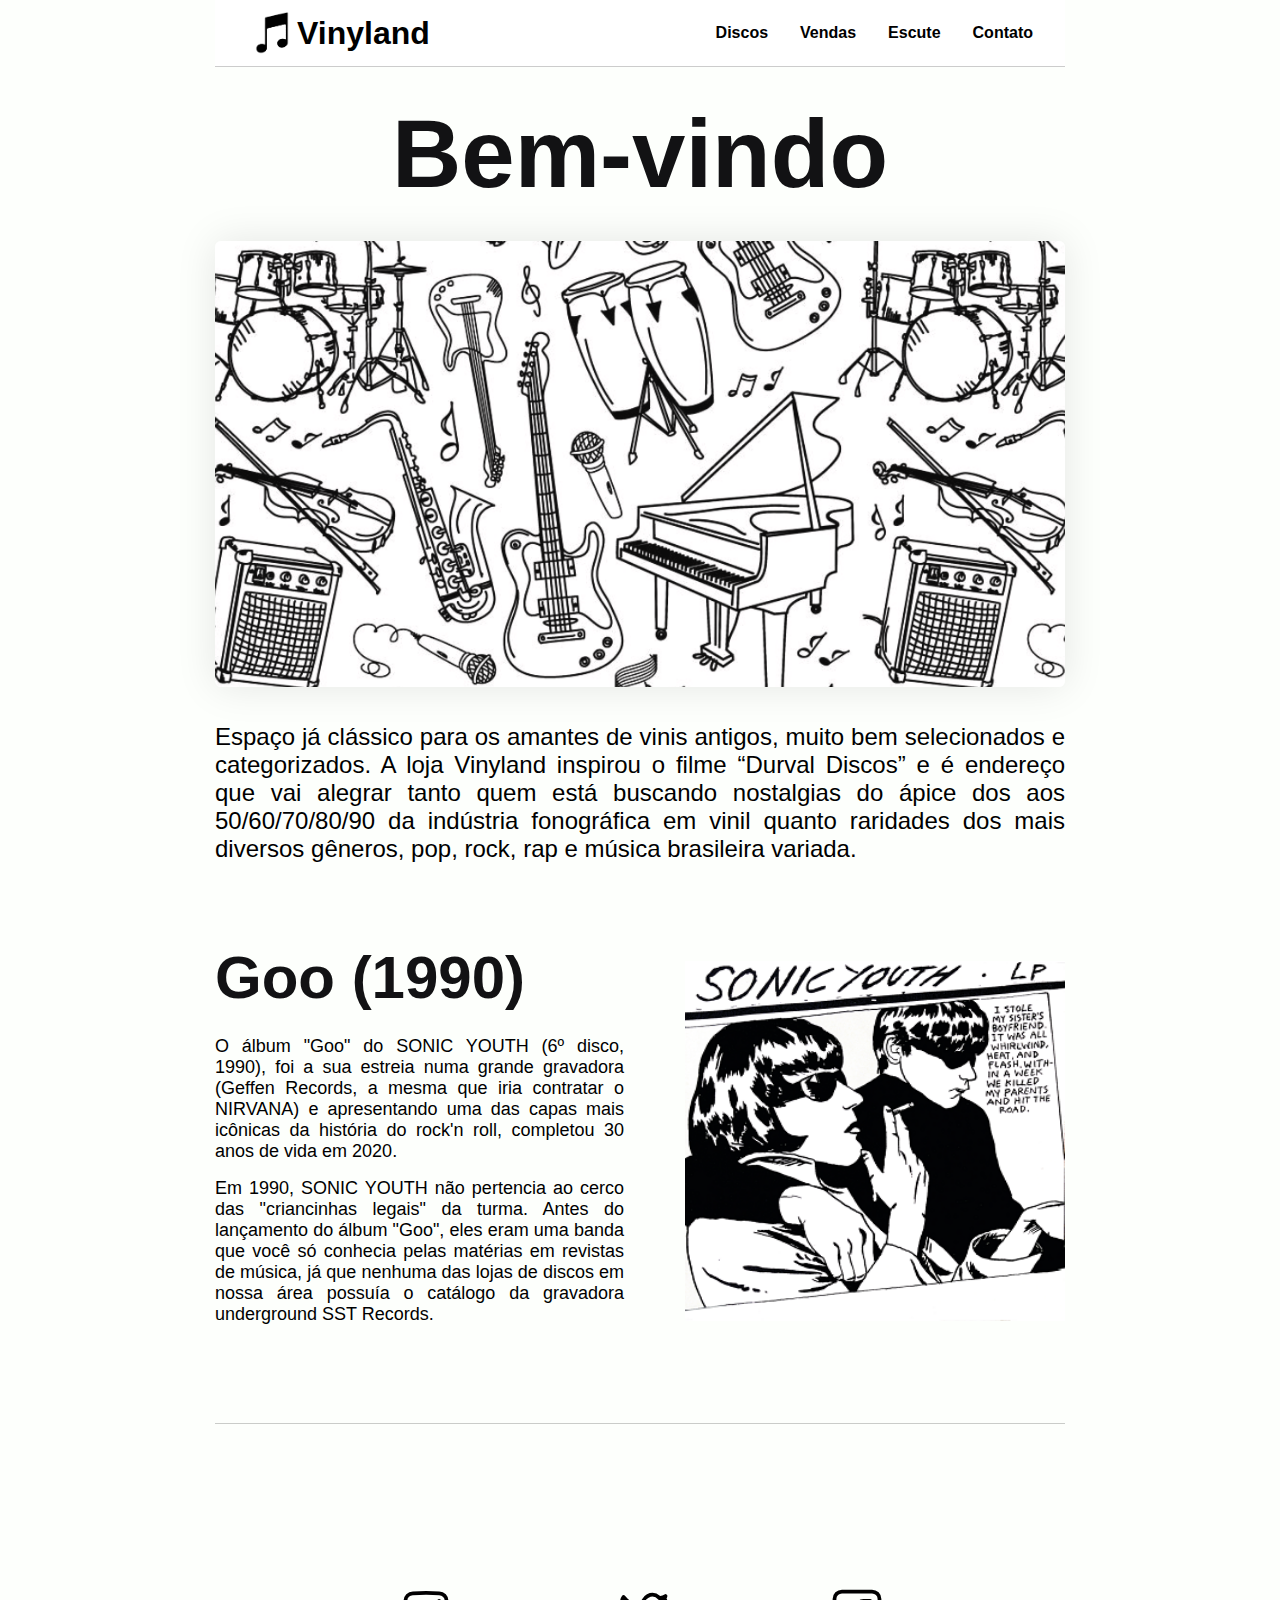
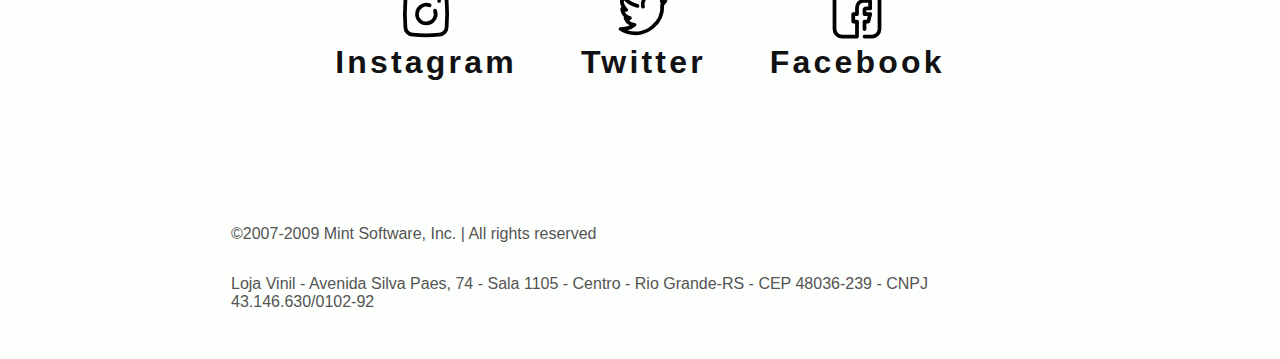
==== index.html @ b604d7b9 "first commit" ====
<!DOCTYPE html>
<html lang="en">
<head>
    <meta charset="UTF-8">
    <meta http-equiv="X-UA-Compatible" content="IE=edge">
    <meta name="viewport" content="width=device-width, initial-scale=1.0">
    <link rel="icon" type="image/x-icon" href="/assets/vinyl.png">
    <link rel="stylesheet" href="./styles/global.css">
    <link rel="stylesheet" href="./styles/header.css">
    <link rel="stylesheet" href="./styles/cards.css">
    <link rel="stylesheet" href="./styles/form.css">
    <link rel="stylesheet" href="./styles/footer.css">
    <link rel="stylesheet" href="./styles/home.css">
    <title>Vinyland</title>
</head>
<body>
    <div class="wrapper">
        <div class="container">
            <header>
                <a href="./">
                    <div class="user-info">
                        <img class="logo" src="./\assets/logo.png" />
                        <h1>Vinyland</h1>
                    </div>
                </a>
                <ul>
                    <li><a href="./paginas/galeria.html">Discos</a></li>
                    <li><a href="./paginas/vendas.html">Vendas</a></li>
                    <li><a href="./paginas/escute.html">Escute</a></li>
                    <li><a href="./paginas/contato.html">Contato</a></li>
                </ul>
            </header>
            <div class="catalogo">
                <h1>Bem-vindo</h1>
            </div>
            <img class="banner-container" src="assets/banner.png" alt="">
            <p class="texto">Espaço já clássico para os amantes de vinis antigos, muito bem selecionados e categorizados. A loja Vinyland inspirou o filme “Durval Discos” e é endereço que vai alegrar tanto quem está buscando nostalgias do ápice dos aos 50/60/70/80/90 da indústria fonográfica em vinil quanto raridades dos mais diversos gêneros, pop, rock, rap e música brasileira variada. 
            </p>
            <div class="review">
                <div class="review-text">
                    <h1>Goo (1990)</h1>
                    <p>O álbum "Goo" do SONIC YOUTH (6º disco, 1990), foi a sua estreia numa grande gravadora (Geffen Records, a mesma que iria contratar o NIRVANA) e apresentando uma das capas mais icônicas da história do rock'n roll, completou 30 anos de vida em 2020.</p>
                    
                    <p>Em 1990, SONIC YOUTH não pertencia ao cerco das "criancinhas legais" da turma. Antes do lançamento do álbum "Goo", eles eram uma banda que você só conhecia pelas matérias em revistas de música, já que nenhuma das lojas de discos em nossa área possuía o catálogo da gravadora underground SST Records.</p> 
                </div>
                <div class="review-img">
                    <img class="review-img2" src="./assets/goo.png" alt="" />
                </div>
            </div>
            <footer id="footer">
                <div class="footer-control">
                    <div class="footer-container">
                        <div class="social-media-container">
                            <img class="social-media-icon" src="./\assets/icons/instagram.svg" alt="instagram">
                            <h1>Instagram</h1>
                        </div>
                        <div class="social-media-container">
                            <img class="social-media-icon" src="./\assets/icons/twitter.svg" alt="twitter">
                            <h1>Twitter</h1>
                        </div>
                        <div class="social-media-container">
                            <img class="social-media-icon" src="./\assets/icons/facebook.svg" alt="facebook">
                            <h1>Facebook</h1>
                        </div>
                    </div>
                </div>
                <p class="footer-text">©2007-2009 Mint Software, Inc. | All rights reserved</p>
                <p class="footer-text">Loja Vinil - Avenida Silva Paes, 74 - Sala 1105 - Centro - Rio Grande-RS - CEP 48036-239 - CNPJ 43.146.630/0102-92</p>
            </footer>
        </div>
    </div>
</body>
</html>
---- styles/global.css ----
:root {
    box-sizing: border-box;
  }

  * {
    margin: 0;
    padding: 0;
    box-sizing: border-box;
    font-family: 'Roboto', sans-serif;
  }

  body {
    display: flex;
    align-items: center;
    justify-content: center;
    background-color: #fdfffc;
    -webkit-font-smoothing: antialiased;
  }
  
  body, button, textarea, input {
    font: 400 1rem "Roboto", sans-serif;
    outline: 0;
  }
  
  h1, h2, h3, h4, h5, h6, strong {
    font-weight: 700;
  }
  
  button {
    cursor: pointer;
  }
  
  a {
    color: inherit;
    text-decoration: none;
  }
  
  [disabled] {
    opacity: 0.6;
    cursor: not-allowed;
  }
---- styles/header.css ----
.container {
    max-width: 1280px;
}

header {
    display: flex;
    align-items: center;
    justify-content: space-between;
    background-color: #fff;

    padding: 0.5rem 2rem;

    border-bottom: 1px solid rgba(0, 0, 0, 0.2);
}

.user-info {
    display: flex;
    align-items: center;
    justify-content: center;

    cursor: pointer;
}

.logo {
    width: 50px;
    height: 50px;
}

ul {
    list-style-type: none;
    display: flex;
    align-items: center;
    justify-content: center;
    gap: 2rem;
}

ul li {
    cursor: pointer;
}

ul li a {
    text-decoration: none;
    font-weight: bold;
    transition: font-size 0.2s ease;
}

ul li a:hover {
    text-decoration: underline;
}

@media (max-width: 1200px) {
    .footer-container {
        margin: 5rem 0;
        padding: 0 2rem;
    }

    .footer-container h1 {
        display: grid;
        grid-template-columns: repeat(3, 1fr);
        grid-gap: 0;
        margin: 1rem 0;
    }
}

@media (max-width: 800px) {
    .footer-container {
        margin: 5rem 0;
        padding: 0 2rem;

        flex-direction: column;
        justify-content: center;
    }

    .footer-container h1 {
        display: grid;
        grid-template-columns: repeat(1, 1fr);
        grid-gap: 0;
        margin: 1rem 0;
    }

    ul {
        /* gap: 0.5rem; */
        margin: 1rem 0;
    }

    header {
        padding: 0.5rem 0.5rem;
        justify-content: center;
        flex-direction: column;
    }

    .logo {
        width: 60px;
        height: 60px;
    }
}
---- styles/cards.css ----
.catalogo {
    text-align: center;
    margin-top: 2rem;
    margin-bottom: 2rem;
}

.catalogo h1 {
    font-size: 6rem;
    color: #121214;
}

.main-control {
    display: flex;
    align-items: center;
    justify-content: left;
    max-width: 1280px;
    margin-bottom: 5rem;
}

main {
    display: grid;
    grid-template-columns: repeat(3, 1fr);
    grid-gap: 1rem;
    text-align: center;
    /* margin: 2rem 0; */

    max-width: 800px;
}

main div {
    background-color: #FFFFFF;
    box-shadow: 2px 2px 20px rgba(0, 0, 0, 0.2);
    width: 260px;
    height: 260px;
    border-radius: 10px;
    margin: 1rem 0;

    display: flex;
    align-items: center;
    justify-content: center;

    cursor: pointer;

    transition: transform 0.1s ease-in;
}

main div:hover {
    transform: translateY(-6px);
}

.disco-container {
    display: flex;
    align-items: center;
    justify-content: center;
    flex-direction: column;
    padding: 1rem;
}

.img-grid {
    width: 250px;
    height: 160px;
    margin-top: 1rem;
}

@media (max-width: 1200px) {
    .main-control {
        justify-content: center;
    }

    main {
        grid-template-columns: repeat(2, 1fr);
        grid-gap: 4rem 2rem;
    }

    main div {
        background-color: #FFFFFF;
        box-shadow: 2px 2px 20px rgba(0, 0, 0, 0.2);
        width: 300px;
        height: 300px;
        border-radius: 0.5rem;
        margin: 1rem 0;

        display: flex;
        align-items: center;
        justify-content: center;

        cursor: pointer;

        transition: transform 0.1s ease-in;
    }
}

@media (max-width: 800px) {
    main {
        grid-template-columns: repeat(1, 1fr);
        grid-gap: 1rem;
    }
}
---- styles/form.css ----
form {
    display: flex;
    flex-direction: column;
    align-items: center;
    justify-content: center;
}

.form-container {
    margin: 2rem 0;
}

.form-content {
    display: grid;
    grid-template-columns: repeat(2, 1fr);
    grid-gap: 1rem;
}

fieldset {
    display: grid;
    grid-template-columns: repeat(2, 1fr);
    grid-gap: 1rem;

    padding: 2rem;
    border: 1px solid rgba(0, 0, 0, 0.6);
    background-color: #fff;
    border-radius: 0.5rem;
}

label {
    margin-left: 0.5rem;
}

input {
    width: 100%;
    padding: 0.5rem;
    background-color: #fff;
    border-radius: 1rem;
    border: 1px solid rgba(0, 0, 0, 0.6);
}

button {
    width: 80%;
    margin: 1rem 0;
    padding: 1rem 0;
    font-size: 1.5rem;
    border-radius: 0.5rem;
    border: 1px solid rgba(0, 0, 0, 0.6);
    font-weight: bold;
    letter-spacing: 0.2rem;
    background: #fff;

    transition: width 0.1s ease-in, border 0.1s ease-in;
}

button:hover {
    width: 100%;
    border: 1px solid #000;
}

.container {
    min-width: 600px;
    max-width: 900px;
}


@media (max-width: 1200px) {
    .form-container {
        margin: 5rem 0;
        padding: 0 2rem;
    }

    .form-content {
        display: grid;
        grid-template-columns: repeat(1, 1fr);
        grid-gap: 1rem;
    }
}
---- styles/footer.css ----
footer {
    padding: 1rem 0;
    border-top: 1px solid rgba(0, 0, 0, 0.2);
}

.footer-container {
    display: flex;
    align-items: center;
    justify-content: space-evenly;

    margin-bottom: 5rem;
}

.footer-control {
    display: flex;
    align-items: center;
    justify-content: center;
    width: 100%;

    margin-top: 8rem;
}

.footer-container h1 {
    color: #121214;
    letter-spacing: 0.2rem;
    cursor: pointer;

    margin: 0 2rem;
}

.social-media-container {
    display: flex;
    flex-direction: column;
    align-items: center;
    justify-content: center;

    padding: 1rem 0 4rem 0;

    cursor: pointer;
}

.social-media-icon {
    width: 60px;
    height: 60px;
}

.footer-text {
    padding: 0 1rem 2rem 1rem;
    color: #545454;
}

@media (max-width: 1200px) {
    .footer-container {
        margin: 5rem 0;
        padding: 0 2rem;
    }

    .footer-container h1 {
        /* display: grid;
        grid-template-columns: repeat(3, 1fr);
        grid-gap: 0;
        margin: 1rem 0; */
        display: flex;
        justify-content: center;
        align-items: center;
    }
}

@media (max-width: 800px) {
    .footer-container {
        margin: 5rem 0;
        padding: 0 2rem;

        flex-direction: column;
        justify-content: center;
    }

    .footer-container h1 {
        display: grid;
        grid-template-columns: repeat(1, 1fr);
        grid-gap: 0;
        margin: 1rem 0;
    }

    .footer-control {
        margin: 2rem 0;
    }

    .social-media-container {
        padding: 2rem;
    }

    footer p {
        padding: 2rem;
    }
}
---- styles/home.css ----
.banner-container {
    border-radius: 6px;
    max-width: 100%;
    box-shadow: 0 0 40px rgba(0, 0, 0, 0.1);
    /* border: 1px solid rgba(0, 0, 0, 0.1); */
}

.catalogo {
    margin: 2rem 0;
}

.texto {
    font-size: 1.5rem;
    margin: 2rem 0;
    text-align: justify;
    text-justify: inter-word;
}

.container {
    min-width: 600px;
    max-width: 850px;
}

.review {
    margin: 5rem 0;
    display: flex;
    align-items: center;
    justify-content: space-between;
}

.review-text {
    display: flex;
    flex-direction: column;
    margin: 0;
    width: 50%;
    height: 400px;
    text-align: justify;
    text-justify: inter-word;
    padding-right: 1rem;
}

.review-text h1 {
    font-size: 60px;
    margin-bottom: 1.5rem;
    color: #121214;
}

.review-text p {
    font-size: 18px;
    margin-bottom: 1rem;
}

.review-img2 {
    width: 380px;
    height: 360px;
}

.rights {
    padding: 2rem 0;
}

@media (max-width: 800px) {
    .catalogo h1 {
        font-size: 4rem;
    }

    .review {
        flex-direction: column;
    }
    
    .review-text {
        width: 90%;
    }

    .review-text h1 {
        font-size: 40px;
        margin-bottom: 1.5rem;
    }

    .review-text p {
        font-size: 16px;
    }
    
    .texto {
        padding: 0 2rem;
        font-size: 18px;
    }
    
    .container {
        min-width: 200px;
        max-width: 740px;
    }
}
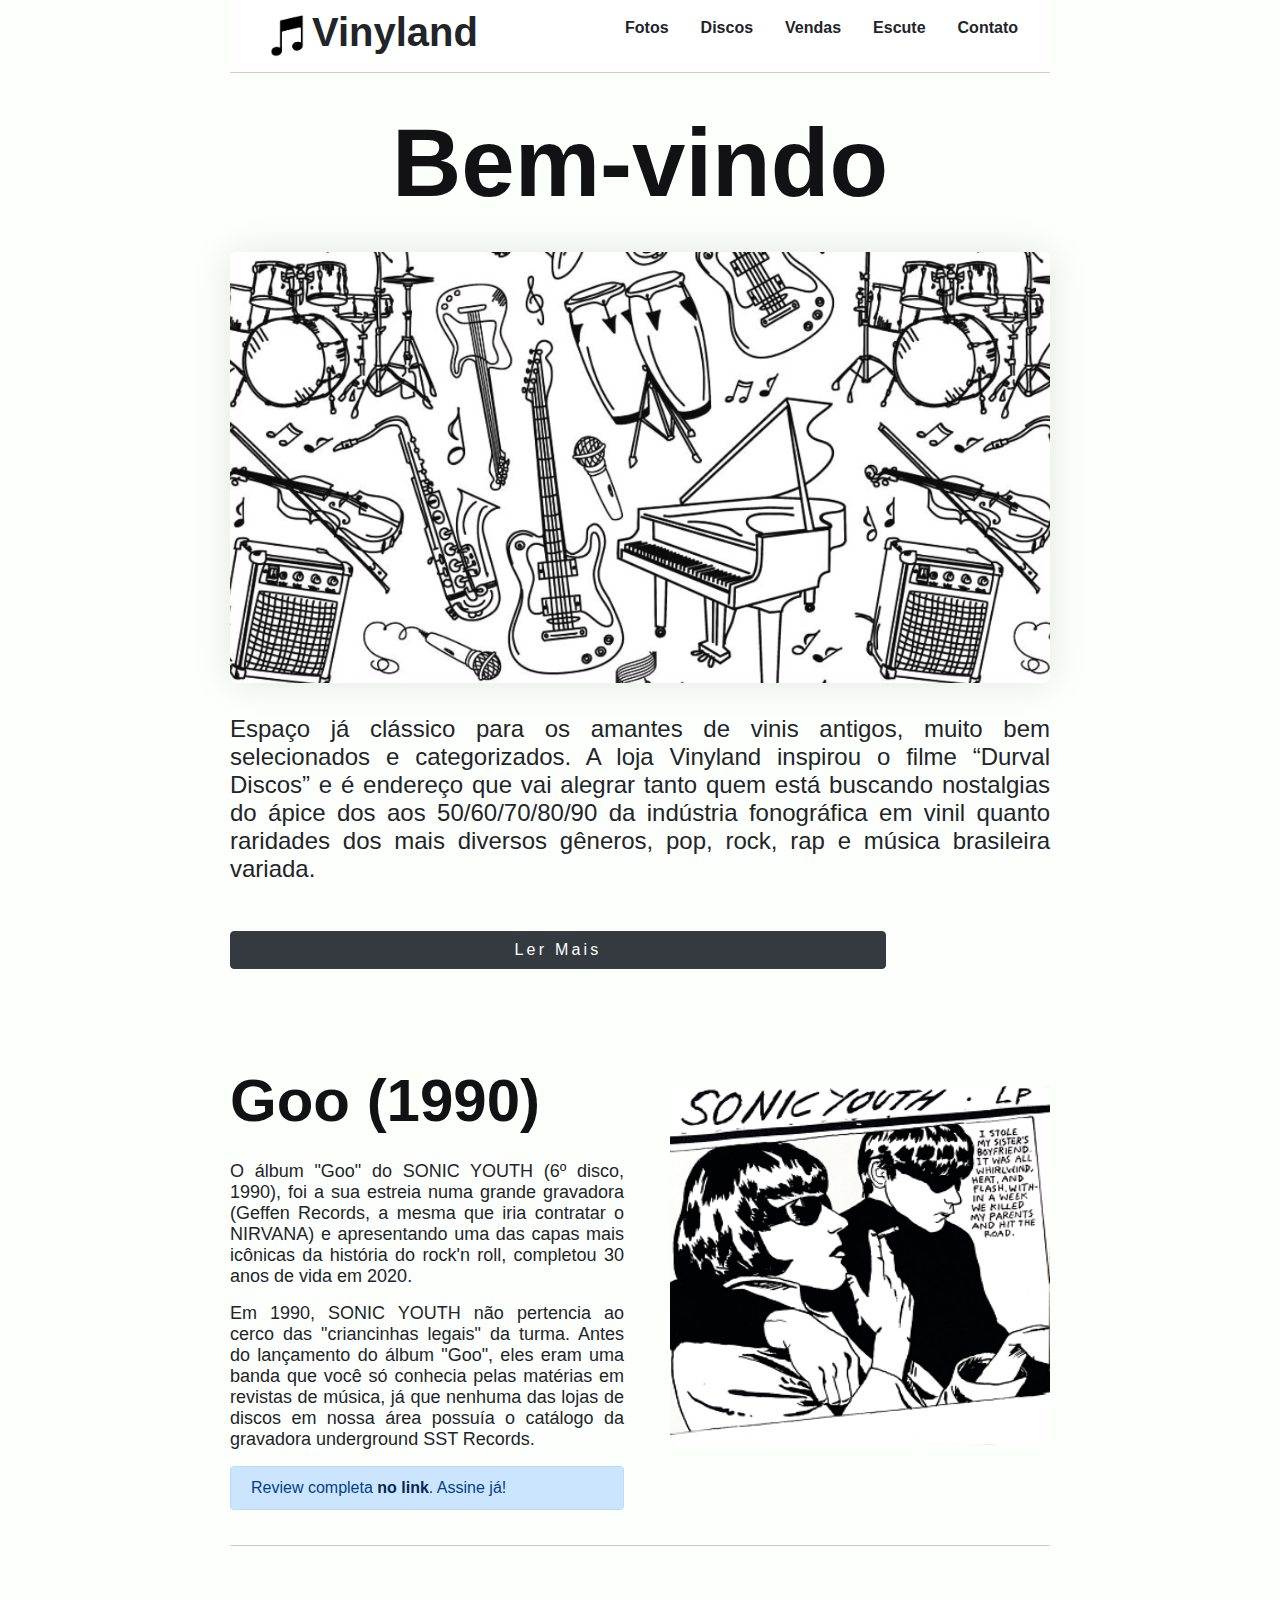
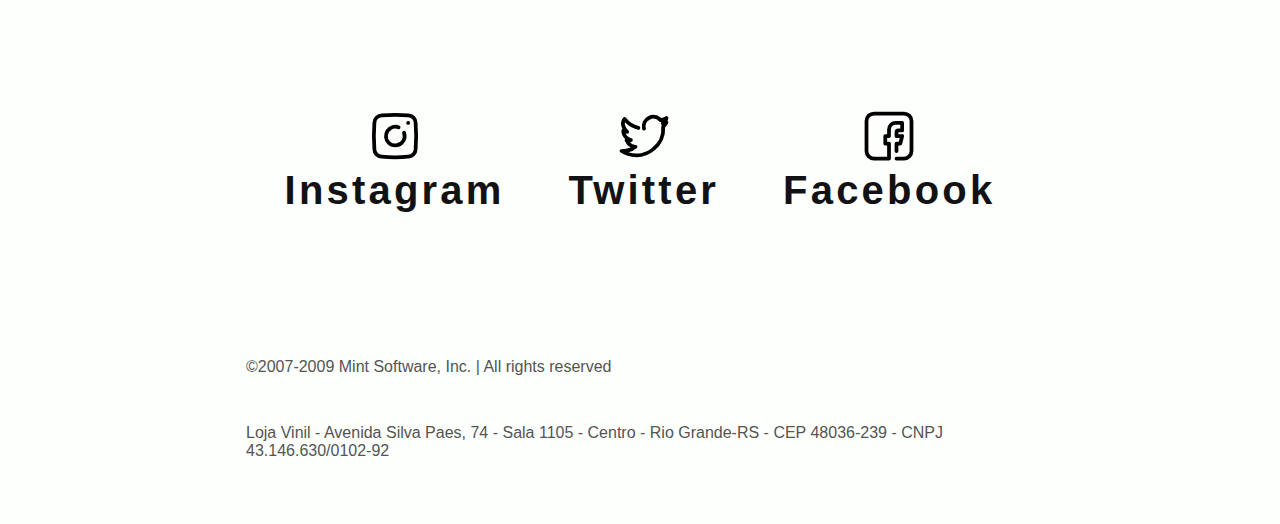
==== commit 6967d32e: "bootstrap added" ====
--- a/index.html
+++ b/index.html
@@ -4,6 +4,9 @@
     <meta charset="UTF-8">
     <meta http-equiv="X-UA-Compatible" content="IE=edge">
     <meta name="viewport" content="width=device-width, initial-scale=1.0">
+    <script src="https://code.jquery.com/jquery-3.1.1.slim.min.js" integrity="sha384-A7FZj7v+d/sdmMqp/nOQwliLvUsJfDHW+k9Omg/a/EheAdgtzNs3hpfag6Ed950n" crossorigin="anonymous"></script>
+    <script src="https://maxcdn.bootstrapcdn.com/bootstrap/4.0.0-alpha.6/js/bootstrap.min.js" integrity="sha384-vBWWzlZJ8ea9aCX4pEW3rVHjgjt7zpkNpZk+02D9phzyeVkE+jo0ieGizqPLForn" crossorigin="anonymous"></script>
+    <link rel="stylesheet" href="https://cdn.jsdelivr.net/npm/bootstrap@4.0.0/dist/css/bootstrap.min.css" integrity="sha384-Gn5384xqQ1aoWXA+058RXPxPg6fy4IWvTNh0E263XmFcJlSAwiGgFAW/dAiS6JXm" crossorigin="anonymous">
     <link rel="icon" type="image/x-icon" href="/assets/vinyl.png">
     <link rel="stylesheet" href="./styles/global.css">
     <link rel="stylesheet" href="./styles/header.css">
@@ -24,6 +27,7 @@
                     </div>
                 </a>
                 <ul>
+                    <li><a href="./paginas/fotos.html">Fotos</a></li>
                     <li><a href="./paginas/galeria.html">Discos</a></li>
                     <li><a href="./paginas/vendas.html">Vendas</a></li>
                     <li><a href="./paginas/escute.html">Escute</a></li>
@@ -36,12 +40,16 @@
             <img class="banner-container" src="assets/banner.png" alt="">
             <p class="texto">Espaço já clássico para os amantes de vinis antigos, muito bem selecionados e categorizados. A loja Vinyland inspirou o filme “Durval Discos” e é endereço que vai alegrar tanto quem está buscando nostalgias do ápice dos aos 50/60/70/80/90 da indústria fonográfica em vinil quanto raridades dos mais diversos gêneros, pop, rock, rap e música brasileira variada. 
             </p>
+            <button type="button" class="btn btn-dark">Ler Mais</button>
             <div class="review">
                 <div class="review-text">
                     <h1>Goo (1990)</h1>
                     <p>O álbum "Goo" do SONIC YOUTH (6º disco, 1990), foi a sua estreia numa grande gravadora (Geffen Records, a mesma que iria contratar o NIRVANA) e apresentando uma das capas mais icônicas da história do rock'n roll, completou 30 anos de vida em 2020.</p>
                     
                     <p>Em 1990, SONIC YOUTH não pertencia ao cerco das "criancinhas legais" da turma. Antes do lançamento do álbum "Goo", eles eram uma banda que você só conhecia pelas matérias em revistas de música, já que nenhuma das lojas de discos em nossa área possuía o catálogo da gravadora underground SST Records.</p> 
+                    <div class="alert alert-primary" role="alert">
+                    Review completa <a href="#" class="alert-link">no link</a>. Assine já!
+                    </div>
                 </div>
                 <div class="review-img">
                     <img class="review-img2" src="./assets/goo.png" alt="" />
--- a/styles/home.css
+++ b/styles/home.css
@@ -3,6 +3,8 @@
     max-width: 100%;
     box-shadow: 0 0 40px rgba(0, 0, 0, 0.1);
     /* border: 1px solid rgba(0, 0, 0, 0.1); */
+    position: relative;
+    animation: dropFromAbove 4s linear;
 }
 
 .catalogo {
@@ -59,6 +61,20 @@
     padding: 2rem 0;
 }
 
+@keyframes dropFromAbove {
+  0% {
+    opacity: 0;
+    transform: translateY(-20vw);
+  }
+  50% {
+    opacity: 1;
+    transform: translateY(20%);
+  }
+  to {
+    transform: translateY(0);
+  }
+}
+
 @media (max-width: 800px) {
     .catalogo h1 {
         font-size: 4rem;
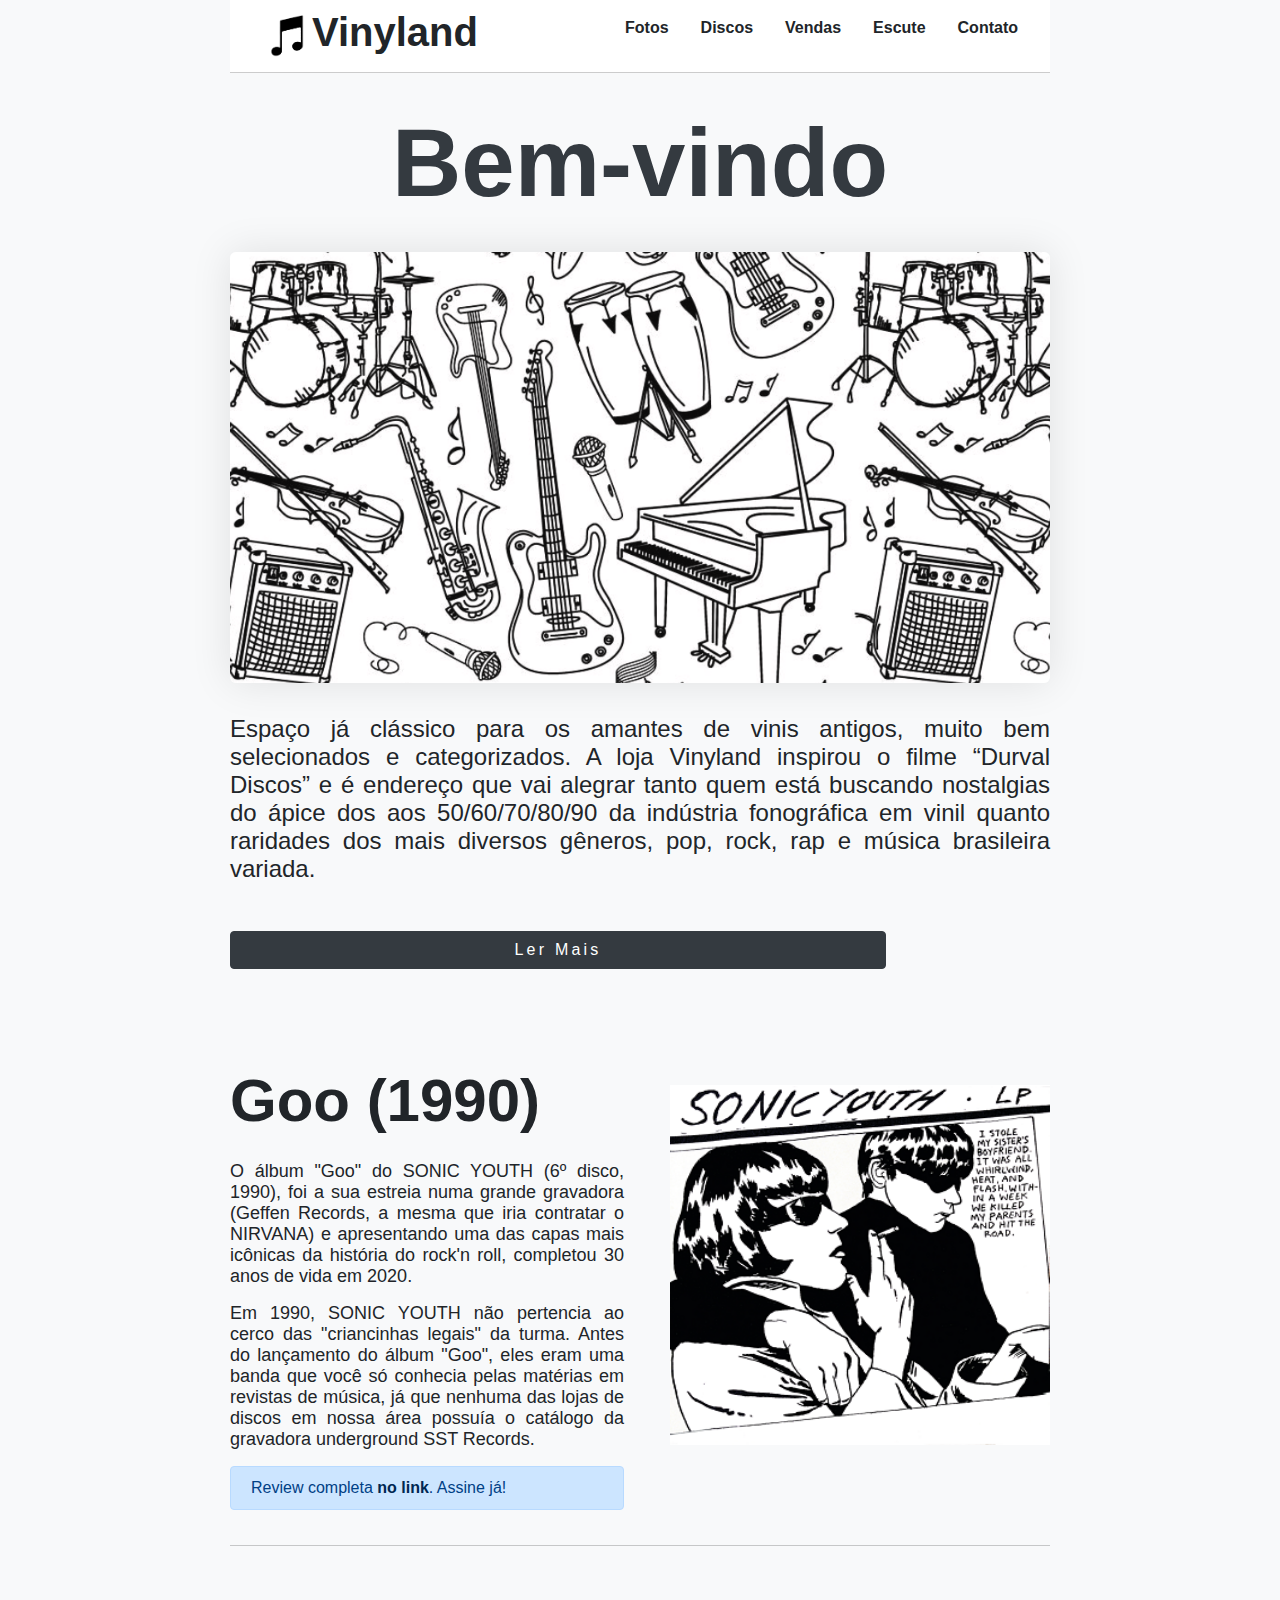
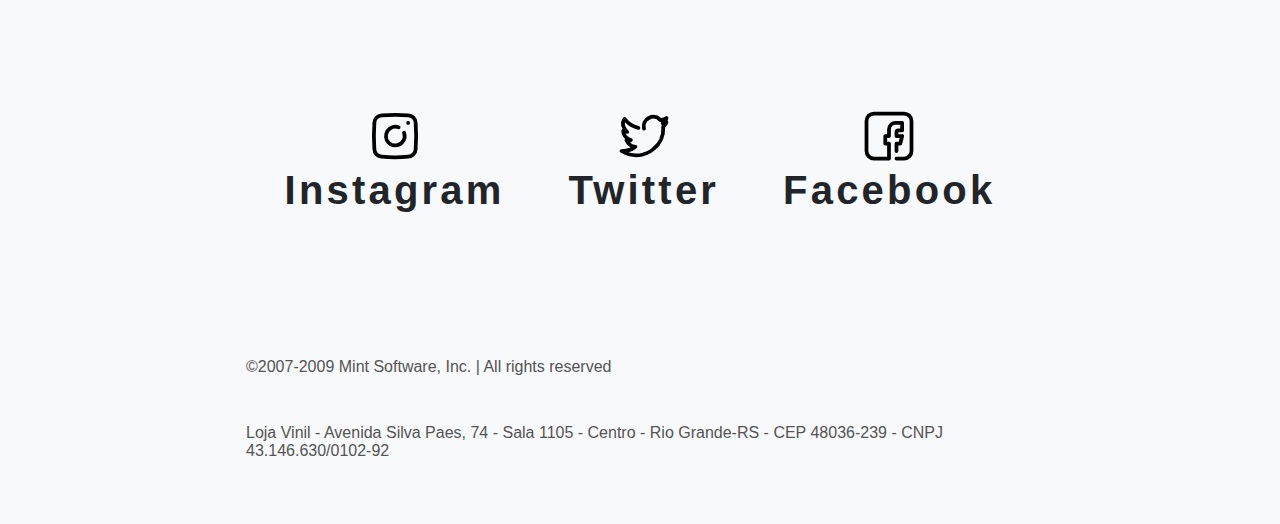
==== commit ab405a28: "bootstrap added" ====
--- a/index.html
+++ b/index.html
@@ -16,7 +16,7 @@
     <link rel="stylesheet" href="./styles/home.css">
     <title>Vinyland</title>
 </head>
-<body>
+<body class="bg-light">
     <div class="wrapper">
         <div class="container">
             <header>
@@ -35,7 +35,7 @@
                 </ul>
             </header>
             <div class="catalogo">
-                <h1>Bem-vindo</h1>
+                <h1 class="text-dark">Bem-vindo</h1>
             </div>
             <img class="banner-container" src="assets/banner.png" alt="">
             <p class="texto">Espaço já clássico para os amantes de vinis antigos, muito bem selecionados e categorizados. A loja Vinyland inspirou o filme “Durval Discos” e é endereço que vai alegrar tanto quem está buscando nostalgias do ápice dos aos 50/60/70/80/90 da indústria fonográfica em vinil quanto raridades dos mais diversos gêneros, pop, rock, rap e música brasileira variada. 
--- a/styles/global.css
+++ b/styles/global.css
@@ -13,7 +13,7 @@
     display: flex;
     align-items: center;
     justify-content: center;
-    background-color: #fdfffc;
+    /* background-color: #fdfffc; */
     -webkit-font-smoothing: antialiased;
   }
   
--- a/styles/cards.css
+++ b/styles/cards.css
@@ -6,7 +6,6 @@
 
 .catalogo h1 {
     font-size: 6rem;
-    color: #121214;
 }
 
 .main-control {
--- a/styles/form.css
+++ b/styles/form.css
@@ -3,6 +3,10 @@
     flex-direction: column;
     align-items: center;
     justify-content: center;
+}
+
+.text-dark {
+    animation: balanco 4s linear;
 }
 
 .form-container {
@@ -21,7 +25,6 @@
     grid-gap: 1rem;
 
     padding: 2rem;
-    border: 1px solid rgba(0, 0, 0, 0.6);
     background-color: #fff;
     border-radius: 0.5rem;
 }
@@ -62,6 +65,21 @@
     max-width: 900px;
 }
 
+@keyframes balanco {
+    0% {
+        transform: scale(.3);
+        border-radius: 100%;
+    }
+
+    50% {
+        transform: scale(.6);
+    }
+
+    100% {
+        transform: scale(1);
+    }
+}
+
 
 @media (max-width: 1200px) {
     .form-container {
--- a/styles/footer.css
+++ b/styles/footer.css
@@ -21,7 +21,6 @@
 }
 
 .footer-container h1 {
-    color: #121214;
     letter-spacing: 0.2rem;
     cursor: pointer;
 
--- a/styles/home.css
+++ b/styles/home.css
@@ -44,7 +44,6 @@
 .review-text h1 {
     font-size: 60px;
     margin-bottom: 1.5rem;
-    color: #121214;
 }
 
 .review-text p {
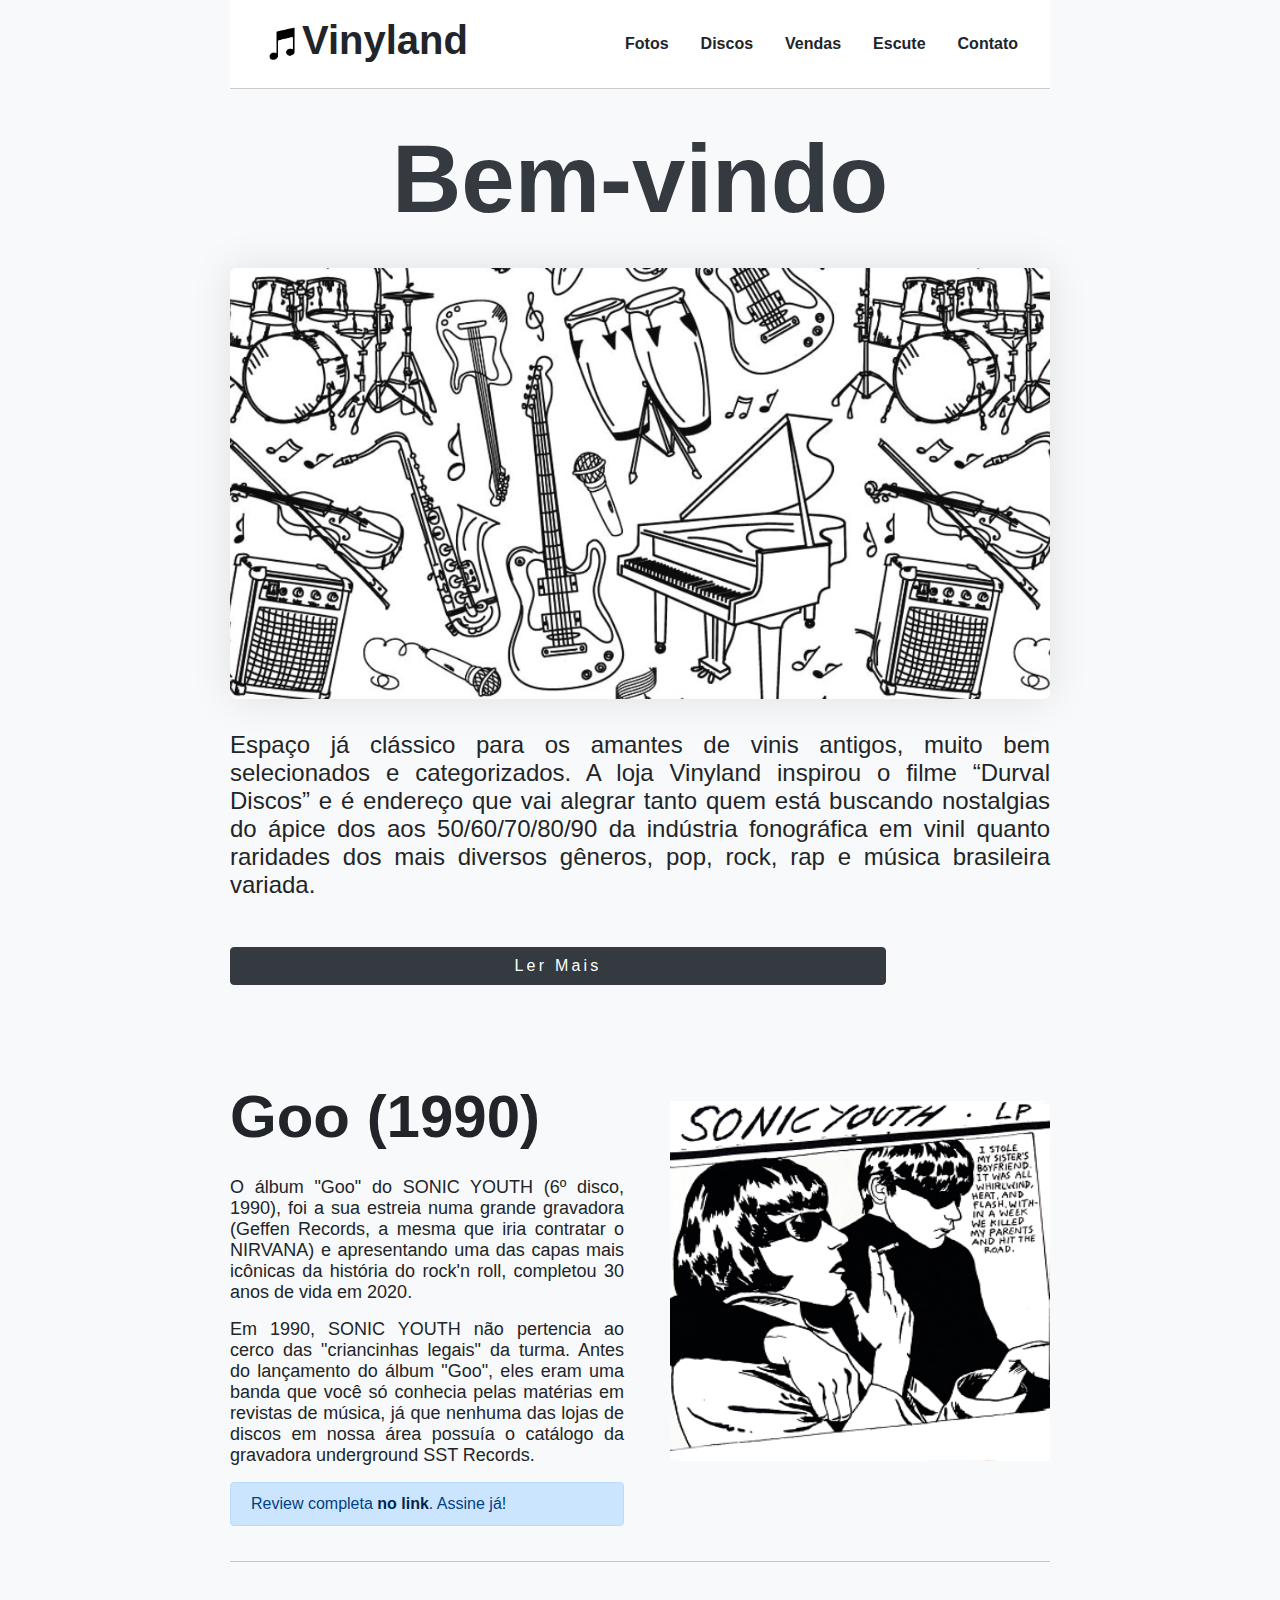
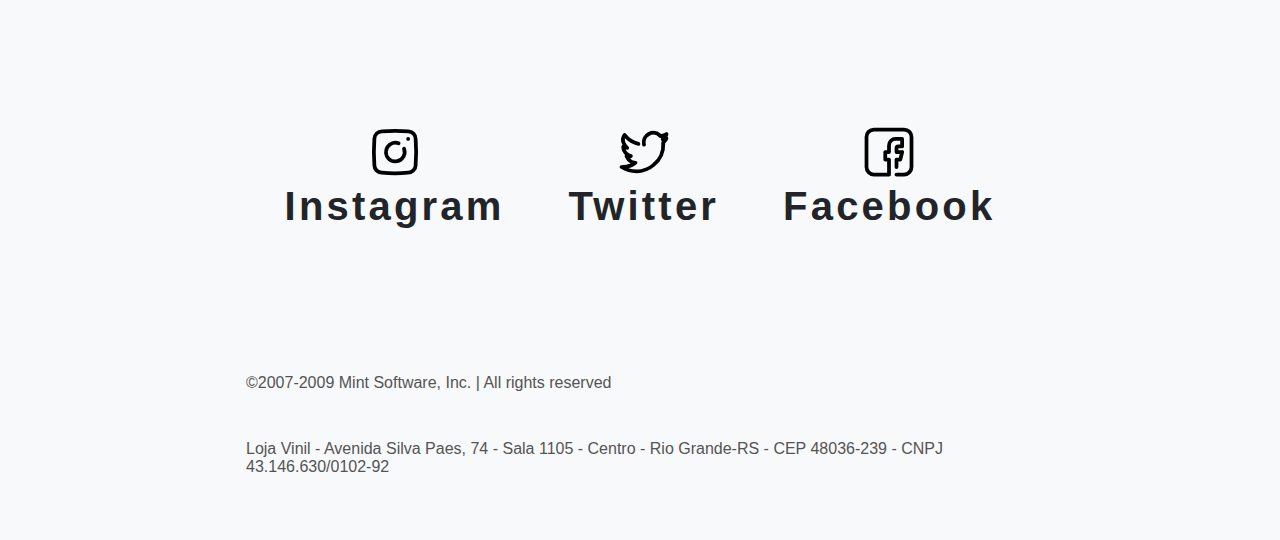
==== commit 1471ea3b: "updates" ====
--- a/index.html
+++ b/index.html
@@ -20,19 +20,24 @@
     <div class="wrapper">
         <div class="container">
             <header>
-                <a href="./">
-                    <div class="user-info">
-                        <img class="logo" src="./\assets/logo.png" />
-                        <h1>Vinyland</h1>
-                    </div>
-                </a>
-                <ul>
-                    <li><a href="./paginas/fotos.html">Fotos</a></li>
-                    <li><a href="./paginas/galeria.html">Discos</a></li>
-                    <li><a href="./paginas/vendas.html">Vendas</a></li>
-                    <li><a href="./paginas/escute.html">Escute</a></li>
-                    <li><a href="./paginas/contato.html">Contato</a></li>
-                </ul>
+                <div class="d-flex align-items-center">
+                    <a href="./">
+                        <div class="user-info">
+                            <img class="logo" src="./\assets/logo.png" />
+                            <h1>Vinyland</h1>
+                        </div>
+                    </a>
+                </div>
+                <div class="d-flex align-items-center">
+
+                    <ul>
+                        <li><a href="./paginas/fotos.html">Fotos</a></li>
+                        <li><a href="./paginas/galeria.html">Discos</a></li>
+                        <li><a href="./paginas/vendas.html">Vendas</a></li>
+                        <li><a href="./paginas/escute.html">Escute</a></li>
+                        <li><a href="./paginas/contato.html">Contato</a></li>
+                    </ul>
+                </div>
             </header>
             <div class="catalogo">
                 <h1 class="text-dark">Bem-vindo</h1>
--- a/styles/global.css
+++ b/styles/global.css
@@ -1,10 +1,12 @@
   :root {
     box-sizing: border-box;
+    --size-none: 0;
+    --fontSize-standard: 1rem;
   }
 
   * {
-    margin: 0;
-    padding: 0;
+    margin: var(--size-none);
+    padding: var(--size-none);
     box-sizing: border-box;
     font-family: 'Roboto', sans-serif;
   }
@@ -18,7 +20,7 @@
   }
   
   body, button, textarea, input {
-    font: 400 1rem "Roboto", sans-serif;
+    font: 400 var(--fontSize-standard) "Roboto", sans-serif;
     outline: 0;
   }
   
--- a/styles/header.css
+++ b/styles/header.css
@@ -4,26 +4,32 @@
 
 header {
     display: flex;
-    align-items: center;
+    /* align-items: center; */
     justify-content: space-between;
     background-color: #fff;
 
-    padding: 0.5rem 2rem;
+    padding: 1rem 2rem 0 2rem;
 
     border-bottom: 1px solid rgba(0, 0, 0, 0.2);
 }
+
+/* header h1 {
+    padding-bottom: 1rem;
+} */
 
 .user-info {
     display: flex;
     align-items: center;
     justify-content: center;
 
+    padding-bottom: 1rem;
+
     cursor: pointer;
 }
 
 .logo {
-    width: 50px;
-    height: 50px;
+    width: 40px;
+    height: 40px;
 }
 
 ul {
--- a/styles/form.css
+++ b/styles/form.css
@@ -6,7 +6,7 @@
 }
 
 .text-dark {
-    animation: balanco 4s linear;
+    animation: balanco 1s linear;
 }
 
 .form-container {
